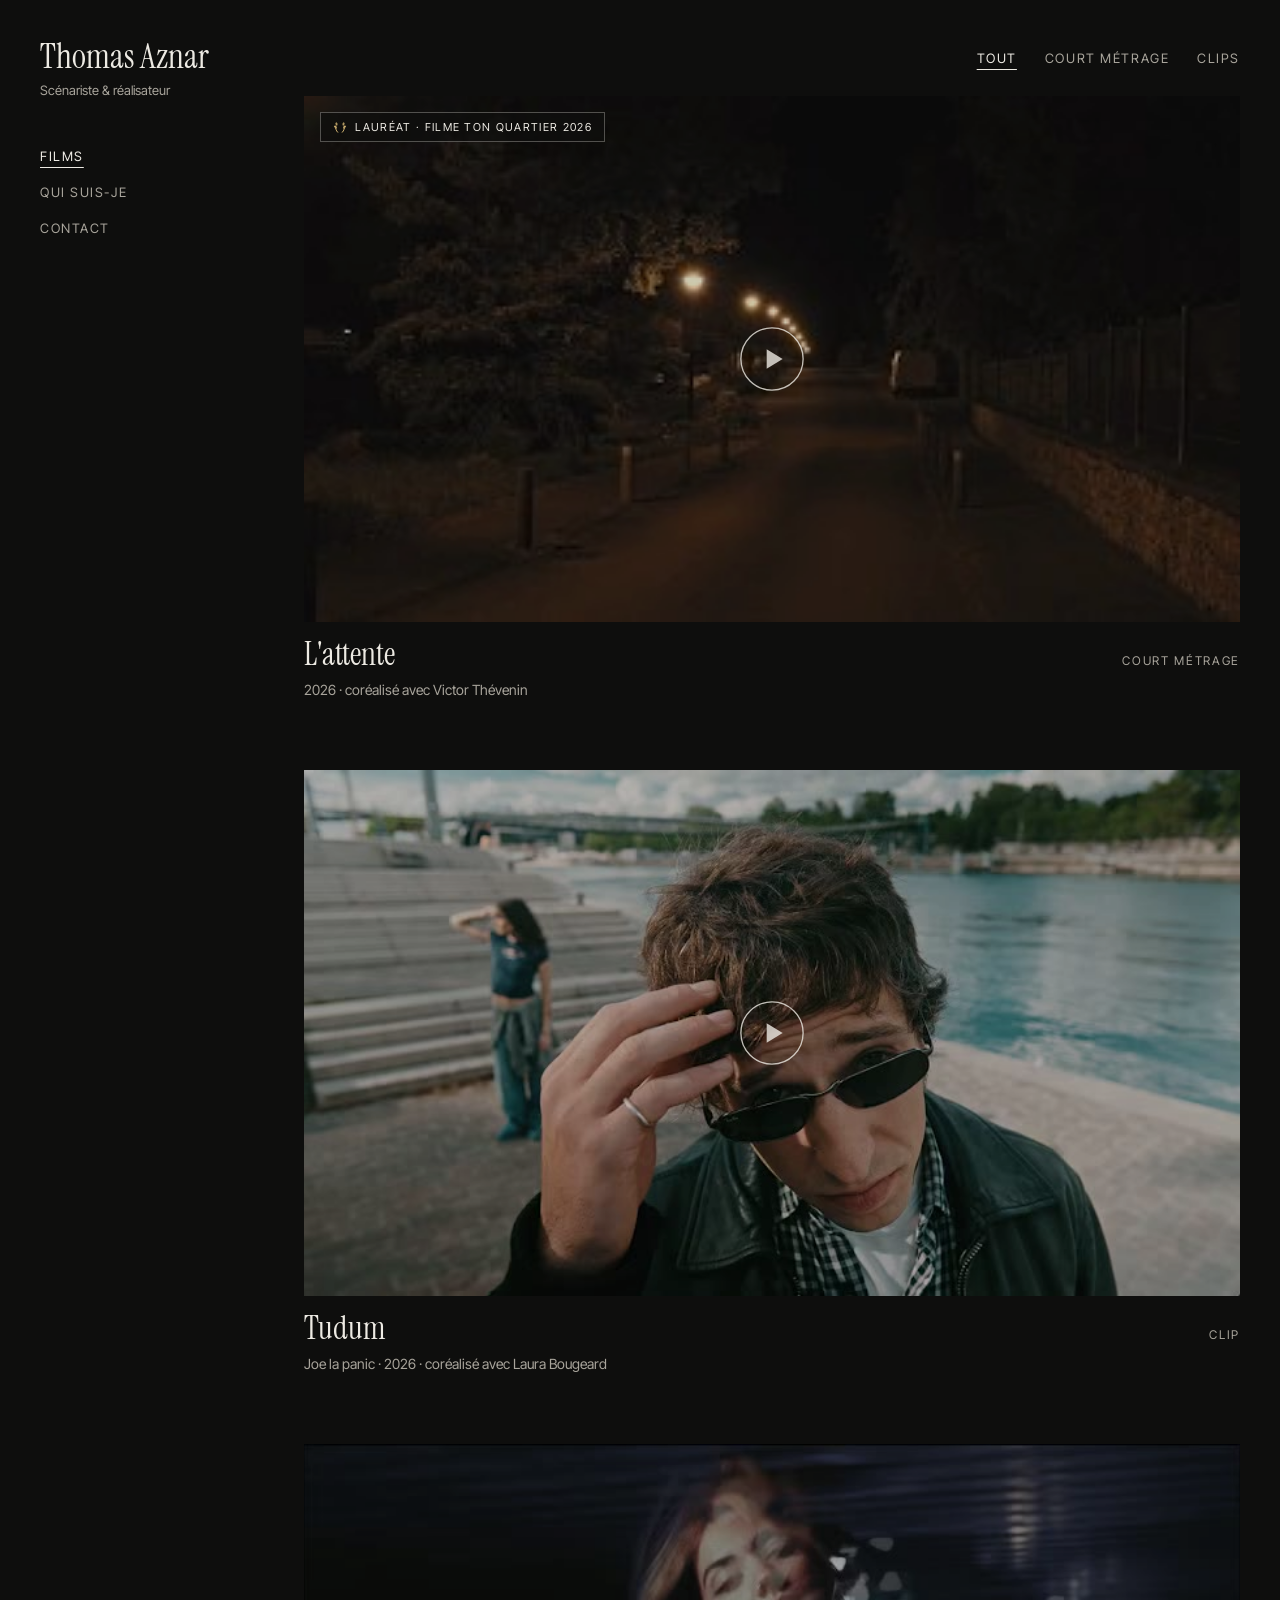
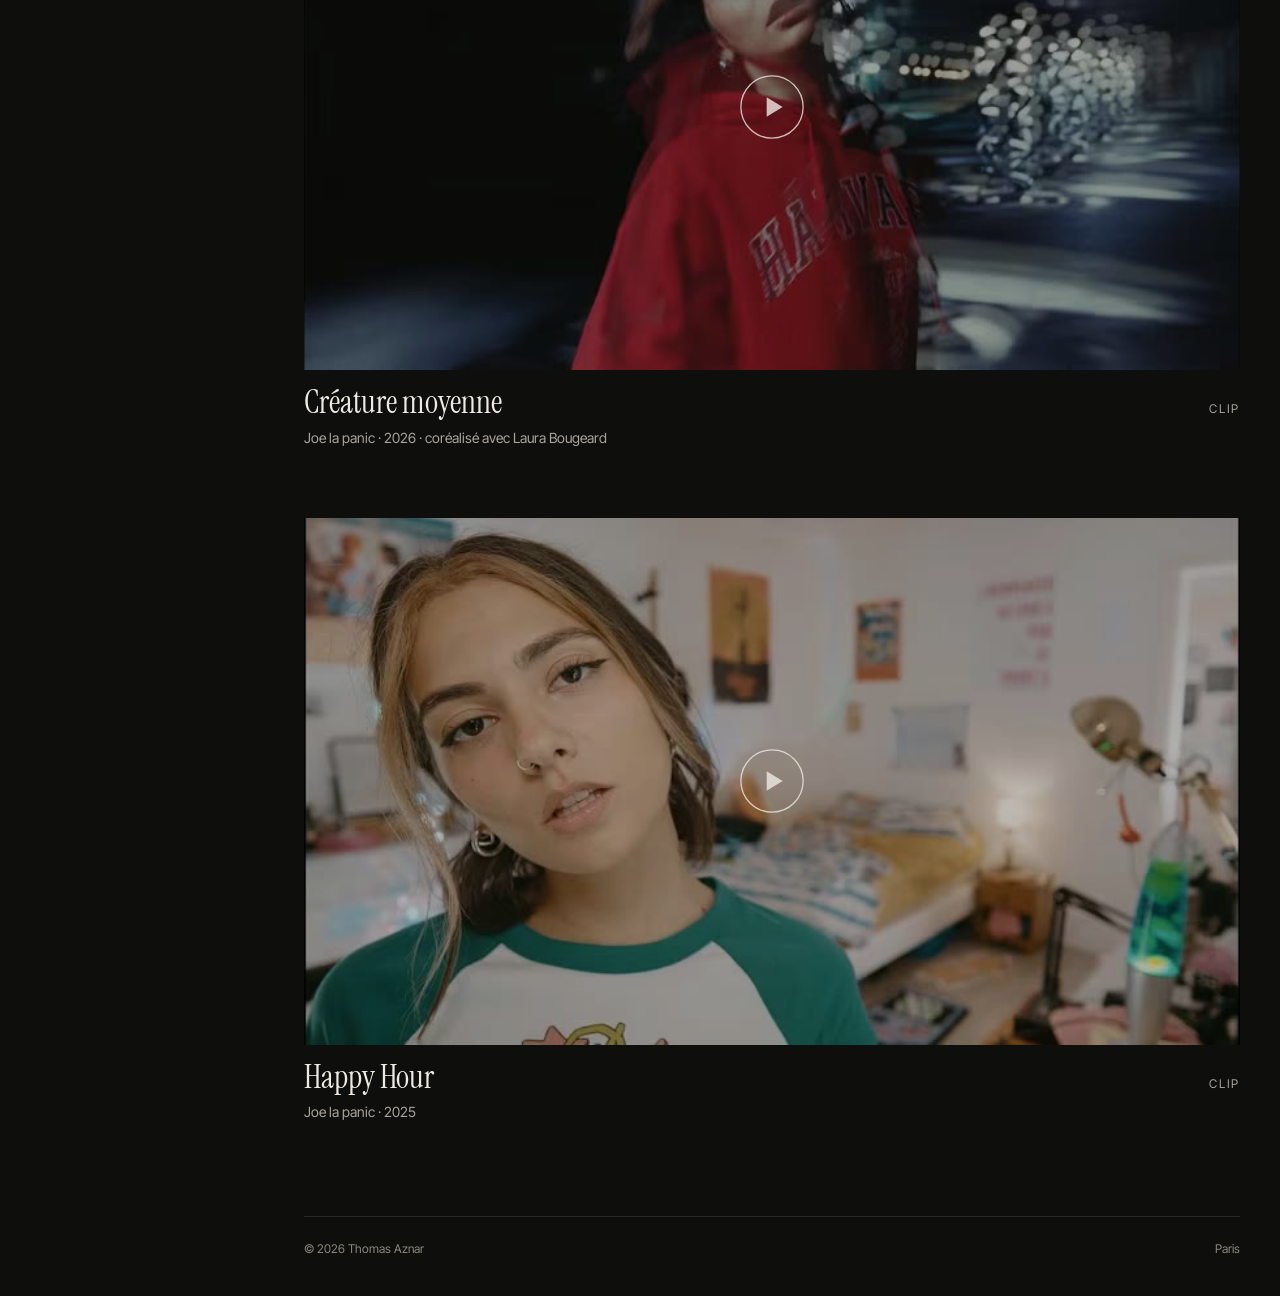
==== index.html @ 0e2feb44 "Add files via upload" ====
<!DOCTYPE html>
<html lang="fr">
<head>
<meta charset="utf-8">
<meta name="viewport" content="width=device-width, initial-scale=1">
<title>Thomas Aznar — Scénariste &amp; réalisateur</title>
<meta name="description" content="Thomas Aznar, scénariste et réalisateur : courts métrages et clips.">
<link rel="preconnect" href="https://fonts.googleapis.com">
<link rel="preconnect" href="https://fonts.gstatic.com" crossorigin>
<link rel="stylesheet" href="https://fonts.googleapis.com/css2?family=Instrument+Serif:ital@0;1&family=Inter+Tight:wght@400;500;600&display=swap">
<link rel="stylesheet" href="/style.css">
<script src="/config.js"></script>
</head>
<body>
<div class="wrap">
  <aside>
    <div style="display:flex;flex-direction:column;gap:8px">
      <a class="brand" href="#films" id="brandName">Thomas Aznar</a>
      <span class="tag" id="brandTag">Scénariste &amp; réalisateur</span>
    </div>
    <nav aria-label="Navigation principale">
      <a href="#films" data-route="films">Films</a>
      <a href="#qui-suis-je" data-route="qui-suis-je">Qui suis-je</a>
      <a href="#contact" data-route="contact">Contact</a>
    </nav>
  </aside>

  <main>
    <div id="loadNote" class="banner hidden"></div>

    <section id="view-films" class="hidden" aria-label="Films">
      <div class="filters" role="group" aria-label="Filtrer les films" id="filters"></div>
      <div class="films" id="filmList"></div>
      <footer class="site"><span class="copy">©</span><span class="city"></span></footer>
    </section>

    <section id="view-qui-suis-je" class="hidden">
      <div class="about">
        <div class="intro">
          <div class="portrait" id="portrait"><span>Portrait</span></div>
          <div class="bio">
            <h1 class="eyebrow">Qui suis-je</h1>
            <p class="accroche" id="accroche"></p>
            <div id="bioText" style="display:flex;flex-direction:column;gap:18px"></div>
          </div>
        </div>
        <section id="prizesBlock" aria-labelledby="prixT" style="display:flex;flex-direction:column;gap:28px">
          <h2 class="eyebrow" id="prixT">Prix &amp; sélections</h2>
          <div class="prizes" id="prizes"></div>
        </section>
        <section id="timelineBlock" aria-labelledby="parcT" style="display:flex;flex-direction:column;gap:28px">
          <h2 class="eyebrow" id="parcT">Parcours</h2>
          <ol class="timeline" id="timeline"></ol>
        </section>
        <footer class="site"><span class="copy">©</span><span class="city"></span></footer>
      </div>
    </section>

    <section id="view-contact" class="hidden">
      <div class="contact">
        <div style="flex:1 1 300px;display:flex;flex-direction:column;gap:24px">
          <h1 class="eyebrow">Contact</h1>
          <p class="serif" id="contactTitre" style="margin:0;font-size:clamp(32px,3.4vw,48px);line-height:1.15"></p>
          <div id="contactTexte" style="display:flex;flex-direction:column;gap:16px"></div>
          <p id="mailLine" class="hidden" style="margin:0;font-size:15px;color:var(--muted)">Ou directement par e-mail : <a id="mail" href="#"></a></p>
          <div class="socials" id="socials"></div>
        </div>
        <!-- Formulaire géré par Netlify Forms -->
        <form name="contact" method="POST" action="/" data-netlify="true" netlify-honeypot="bot-field" id="contactForm" style="flex:1.3 1 360px;display:flex;flex-direction:column;gap:18px;align-self:flex-start">
          <input type="hidden" name="form-name" value="contact">
          <p class="hp"><label>Ne pas remplir <input name="bot-field" tabindex="-1" autocomplete="off"></label></p>
          <div class="grid2">
            <label class="f">Nom<input class="inp" name="nom" autocomplete="name" required></label>
            <label class="f">E-mail<input class="inp" type="email" name="email" autocomplete="email" required></label>
          </div>
          <label class="f">Objet<input class="inp" name="objet" placeholder="Projet, collaboration, question…"></label>
          <label class="f">Message<textarea class="inp" name="message" rows="7" required></textarea></label>
          <div style="display:flex;flex-wrap:wrap;align-items:center;gap:16px">
            <button class="btn primary" type="submit" id="sendBtn">Envoyer</button>
            <span class="status" id="contactStatus" role="status" aria-live="polite"></span>
          </div>
        </form>
      </div>
      <footer class="site"><span class="copy">©</span><span class="city"></span></footer>
    </section>
  </main>
</div>

<div id="lightbox" class="lightbox hidden" role="dialog" aria-modal="true" aria-label="Lecture du film"></div>

<script>
(function(){
  "use strict";
  var CATS = { court:"Court métrage", clip:"Clip", doc:"Documentaire", pub:"Publicité", autre:"Autre" };
  var CATS_PL = { court:"Court métrage", clip:"Clips", doc:"Documentaires", pub:"Publicités", autre:"Autres" };
  var PLAY = '<svg aria-hidden="true" width="64" height="64" viewBox="0 0 72 72" fill="none"><circle cx="36" cy="36" r="35" stroke="#EDEAE3" stroke-width="1.5"/><path d="M30 25 L48 36 L30 47 Z" fill="#EDEAE3"/></svg>';
  var LAUREL = '<svg aria-hidden="true" width="14" height="14" viewBox="0 0 24 24" fill="none" stroke="#E2C27A" stroke-width="1.6" stroke-linecap="round" stroke-linejoin="round"><path d="M8 21c-3-3-4-7-3-11"/><path d="M16 21c3-3 4-7 3-11"/><path d="M5 14c-1.5-.5-2.5-1.8-2.5-3.5 1.6 0 2.8.9 3.3 2.2"/><path d="M19 14c1.5-.5 2.5-1.8 2.5-3.5-1.6 0-2.8.9-3.3 2.2"/><path d="M6 8.5C5 7.4 4.8 6 5.5 4.6c1.2.8 1.6 2.2 1.2 3.5"/><path d="M18 8.5c1-1.1 1.2-2.5.5-3.9-1.2.8-1.6 2.2-1.2 3.5"/></svg>';
  var CFG = window.SITE_CONFIG || {};
  var D = { profil:{}, contact:{}, films:[], prix:[], parcours:[] };
  var filter = "all";

  function $(id){ return document.getElementById(id); }
  function esc(v){ return String(v == null ? "" : v).replace(/[&<>"']/g, function(c){ return {"&":"&amp;","<":"&lt;",">":"&gt;",'"':"&quot;","'":"&#39;"}[c]; }); }
  function rawBase(){ return (CFG.owner && CFG.repo) ? "https://raw.githubusercontent.com/"+CFG.owner+"/"+CFG.repo+"/"+(CFG.branch||"main")+"/" : ""; }
  // Images : les chemins du dépôt sont lus depuis GitHub, pour que les nouvelles images s'affichent sans remise en ligne Netlify.
  function asset(p){
    p = String(p||"").trim(); if (!p) return "";
    if (/^https:\/\//i.test(p)) return p;
    if (/^(images\/)[\w\-./]+$/.test(p)) return (rawBase() || "/") + p;
    return "";
  }
  function link(u){ u=String(u||"").trim(); return /^https?:\/\//i.test(u) ? u : ""; }
  function paras(t){ return String(t||"").split(/\n\s*\n/).filter(function(s){ return s.trim(); }); }

  /* Vidéo : YouTube ou Vimeo intégrés */
  function embed(u){
    u = String(u||"");
    var m = u.match(/(?:youtube\.com\/(?:watch\?v=|embed\/|shorts\/)|youtu\.be\/)([\w-]{6,})/);
    if (m) return "https://www.youtube-nocookie.com/embed/"+m[1]+"?autoplay=1&rel=0";
    m = u.match(/vimeo\.com\/(?:video\/)?(\d+)/);
    if (m) return "https://player.vimeo.com/video/"+m[1]+"?autoplay=1";
    return "";
  }

  /* Navigation */
  var ROUTES = ["films","qui-suis-je","contact"];
  function route(){
    var h=(location.hash||"").replace("#",""); if (ROUTES.indexOf(h)<0) h="films";
    ROUTES.forEach(function(r){ $("view-"+r).classList.toggle("hidden", r!==h); });
    document.querySelectorAll("nav a[data-route]").forEach(function(a){ if(a.dataset.route===h) a.setAttribute("aria-current","page"); else a.removeAttribute("aria-current"); });
    window.scrollTo(0,0);
  }
  window.addEventListener("hashchange", route);

  /* Films */
  function films(){ return D.films.filter(function(f){ return f.publie !== false; }); }
  function renderFilters(){
    var cats=[]; films().forEach(function(f){ if(f.categorie && cats.indexOf(f.categorie)<0) cats.push(f.categorie); });
    var order=["court","clip","doc","pub","autre"]; cats.sort(function(a,b){ return order.indexOf(a)-order.indexOf(b); });
    if (filter!=="all" && cats.indexOf(filter)<0) filter="all";
    var h='<button type="button" data-f="all" aria-pressed="'+(filter==="all")+'">Tout</button>';
    cats.forEach(function(c){ h+='<button type="button" data-f="'+esc(c)+'" aria-pressed="'+(filter===c)+'">'+esc(CATS_PL[c]||c)+'</button>'; });
    $("filters").innerHTML = cats.length>1 ? h : "";
  }
  $("filters").addEventListener("click", function(e){ var b=e.target.closest("button[data-f]"); if(!b) return; filter=b.dataset.f; renderFilms(); });
  function metaLine(f){ var p=[]; if(f.artiste && f.categorie!=="court") p.push(f.artiste); if(f.annee) p.push(f.annee); if(f.sousTitre) p.push(f.sousTitre); return p.join(" · "); }
  function renderFilms(){
    renderFilters();
    var list=films().filter(function(f){ return filter==="all" || f.categorie===filter; });
    $("filmList").innerHTML = list.map(function(f){
      var img=asset(f.image);
      return '<article class="film"><button type="button" class="frame" data-open="'+esc(f.id)+'" aria-label="Lire '+esc(f.titre)+'">'+
        (img?'<img src="'+esc(img)+'" alt="" loading="lazy">':'')+'<div class="shade"></div><div class="play">'+PLAY+'</div>'+
        (f.mention?'<span class="badge">'+LAUREL+esc(f.mention)+'</span>':'')+'</button>'+
        '<div class="film-head"><h3 class="serif">'+esc(f.titre)+'</h3><span class="label">'+esc(CATS[f.categorie]||"")+'</span></div>'+
        '<p class="meta">'+esc(metaLine(f))+'</p></article>';
    }).join("");
  }
  $("filmList").addEventListener("click", function(e){ var b=e.target.closest("[data-open]"); if(b) openFilm(b.dataset.open,b); });

  var lastFocus=null;
  function openFilm(id, from){
    var f=D.films.filter(function(x){ return x.id===id; })[0]; if(!f) return; lastFocus=from;
    var src=embed(f.video), img=asset(f.image), url=link(f.video);
    var top=[CATS[f.categorie]||"", f.categorie!=="court"?f.artiste:"", f.annee, f.duree].filter(Boolean).join(" · ");
    var credits=(f.credits||[]).filter(function(c){ return c && (c.role||c.nom); });
    $("lightbox").innerHTML=
      '<button type="button" class="lb-close" id="lbClose" aria-label="Fermer"><svg aria-hidden="true" width="20" height="20" viewBox="0 0 20 20" fill="none"><path d="M3 3 L17 17 M17 3 L3 17" stroke="#EDEAE3" stroke-width="1.6" stroke-linecap="round"/></svg></button>'+
      '<div class="lb-inner"><div class="player">'+
        (src ? '<iframe src="'+esc(src)+'" title="'+esc(f.titre)+'" allow="autoplay; fullscreen; picture-in-picture; encrypted-media" allowfullscreen></iframe>'
             : (img?'<img src="'+esc(img)+'" alt="">':'')+(url?'<div class="over"><a href="'+esc(url)+'" target="_blank" rel="noopener">Voir la vidéo</a></div>':''))+
      '</div><div class="lb-info"><div class="left"><h2 class="serif">'+esc(f.titre)+'</h2><span class="label" style="font-size:13px">'+esc(top)+'</span>'+
        (f.synopsis?'<p style="margin:8px 0 0;font-size:15px;line-height:1.7;color:#C9C5BC;max-width:46ch;white-space:pre-line">'+esc(f.synopsis)+'</p>':'')+
        (f.mention?'<span class="award">'+esc(f.mention)+'</span>':'')+'</div>'+
        (credits.length?'<dl class="credits">'+credits.map(function(c){ return '<div><dt>'+esc(c.role)+'</dt><dd>'+esc(c.nom)+'</dd></div>'; }).join("")+'</dl>':'')+
      '</div></div>';
    $("lightbox").classList.remove("hidden"); document.body.style.overflow="hidden"; $("lbClose").focus();
  }
  function closeFilm(){ $("lightbox").classList.add("hidden"); $("lightbox").innerHTML=""; document.body.style.overflow=""; if(lastFocus) lastFocus.focus(); }
  $("lightbox").addEventListener("click", function(e){ if(e.target.closest("#lbClose") || e.target===$("lightbox")) closeFilm(); });
  document.addEventListener("keydown", function(e){ if(e.key==="Escape" && !$("lightbox").classList.contains("hidden")) closeFilm(); });

  /* Qui suis-je */
  function renderAbout(){
    var p=D.profil;
    $("brandName").textContent=p.nom||""; $("brandTag").textContent=p.metier||"";
    document.title=(p.nom||"")+(p.metier?" — "+p.metier:"");
    document.querySelectorAll(".copy").forEach(function(el){ el.textContent="© "+new Date().getFullYear()+" "+(p.nom||""); });
    document.querySelectorAll(".city").forEach(function(el){ el.textContent=p.ville||""; });
    $("accroche").textContent=p.accroche||"";
    $("bioText").innerHTML=paras(p.bio).map(function(t){ return '<p class="txt">'+esc(t.trim())+'</p>'; }).join("");
    var por=asset(p.portrait);
    $("portrait").innerHTML = por ? '<img src="'+esc(por)+'" alt="Portrait de '+esc(p.nom)+'">' : '<span>Portrait</span>';
    $("prizesBlock").classList.toggle("hidden", !D.prix.length);
    $("prizes").innerHTML=D.prix.map(function(x){
      var lg=asset(x.logo);
      return '<div class="prize">'+(lg?'<div class="logo"><img src="'+esc(lg)+'" alt="'+esc(x.titre)+'"></div>':LAUREL.replace('width="14" height="14"','width="40" height="40"'))+
        '<span class="label" style="color:var(--gold);font-size:11px">'+esc([x.distinction,x.annee].filter(Boolean).join(" "))+'</span>'+
        '<span class="serif" style="font-size:28px;line-height:1.1">'+esc(x.titre)+'</span>'+
        '<span style="font-size:13px;color:var(--muted)">'+esc([x.detail,x.film].filter(Boolean).join(" · "))+'</span></div>';
    }).join("");
    $("timelineBlock").classList.toggle("hidden", !D.parcours.length);
    $("timeline").innerHTML=D.parcours.map(function(x){
      var lg=asset(x.logo);
      return '<li><span class="period">'+esc(x.periode)+'</span>'+(lg?'<span class="tl-logo"><img src="'+esc(lg)+'" alt=""></span>':'')+
        '<span class="what"><span class="serif" style="font-size:24px">'+esc(x.titre)+'</span><span style="font-size:14px;color:var(--muted)">'+esc(x.detail)+'</span></span></li>';
    }).join("");
  }

  /* Contact */
  function renderContact(){
    var p=D.profil, c=D.contact;
    $("contactTitre").textContent=c.titre||"";
    $("contactTexte").innerHTML=paras(c.texte).map(function(t){ return '<p style="margin:0;font-size:16px;line-height:1.75;color:#C9C5BC;max-width:56ch;white-space:pre-line">'+esc(t.trim())+'</p>'; }).join("");
    var show=!!(c.afficherEmail && p.email);
    $("mailLine").classList.toggle("hidden", !show);
    $("mail").textContent=p.email||""; $("mail").href=p.email?"mailto:"+p.email:"#";
    var soc=[["Instagram",p.instagram],["YouTube",p.youtube],["Vimeo",p.vimeo]].filter(function(s){ return link(s[1]); });
    $("socials").innerHTML=soc.map(function(s){ return '<a href="'+esc(link(s[1]))+'" target="_blank" rel="noopener">'+s[0]+'</a>'; }).join("");
  }
  $("contactForm").addEventListener("submit", function(e){
    e.preventDefault();
    var form=e.target, st=$("contactStatus");
    if (!form.checkValidity()){ form.reportValidity(); return; }
    $("sendBtn").disabled=true; st.className="status"; st.textContent="Envoi…";
    fetch("/", { method:"POST", headers:{"Content-Type":"application/x-www-form-urlencoded"}, body:new URLSearchParams(new FormData(form)).toString() })
      .then(function(r){ if(!r.ok) throw new Error(r.status); form.reset(); st.textContent="Merci, votre message a bien été envoyé."; })
      .catch(function(){ st.className="status err"; st.textContent="L'envoi n'a pas fonctionné. Réessayez dans un instant."; })
      .then(function(){ $("sendBtn").disabled=false; });
  });

  /* Chargement des contenus : d'abord depuis GitHub (toujours à jour), sinon la copie du site */
  function load(){
    var base=rawBase();
    var first = base ? fetch(base+"contenu.json?t="+Date.now(), {cache:"no-store"}).then(function(r){ if(!r.ok) throw 0; return r.json(); }) : Promise.reject();
    return first.catch(function(){ return fetch("/contenu.json", {cache:"no-cache"}).then(function(r){ if(!r.ok) throw 0; return r.json(); }); });
  }
  route();
  load().then(function(data){
    D.profil=data.profil||{}; D.contact=data.contact||{}; D.films=data.films||[]; D.prix=data.prix||[]; D.parcours=data.parcours||[];
    renderFilms(); renderAbout(); renderContact();
  }).catch(function(){
    $("loadNote").textContent="Les contenus n'ont pas pu être chargés. Rechargez la page dans un instant.";
    $("loadNote").classList.remove("hidden");
  });
})();
</script>
</body>
</html>
---- style.css ----
:root{
  --bg:#0E0E0D; --panel:#151513; --line:#2A2926; --line2:#4A4842;
  --ink:#EDEAE3; --muted:#A8A49B; --faint:#8C887F; --gold:#E2C27A; --danger:#E0846B;
  --serif:'Instrument Serif', Georgia, serif; --sans:'Inter Tight', system-ui, sans-serif;
}
*{box-sizing:border-box}
html,body{margin:0;background:var(--bg);color:var(--ink);font-family:var(--sans);-webkit-font-smoothing:antialiased}
a{color:var(--ink)} a:hover{color:#fff}
button{font-family:inherit}
.wrap{max-width:1440px;margin:0 auto;padding:40px;display:flex;flex-wrap:wrap;align-items:flex-start;gap:48px 64px}
aside{flex:1 1 200px;max-width:240px;display:flex;flex-direction:column;gap:40px}
.brand{text-decoration:none;font-family:var(--serif);font-size:34px;line-height:1}
.tag{font-size:13px;color:var(--muted)}
nav{display:flex;flex-direction:column;font-size:13px;letter-spacing:.12em;text-transform:uppercase}
nav a{text-decoration:none;padding:10px 0;color:var(--muted)}
nav a:hover{color:#fff}
nav a[aria-current="page"]{color:var(--ink);text-decoration:underline;text-underline-offset:6px}
nav .sep{height:1px;background:var(--line);margin:14px 0}
main{flex:999 1 560px;min-width:0}
.eyebrow{margin:0;font-size:13px;font-weight:500;letter-spacing:.14em;text-transform:uppercase;color:var(--muted)}
.serif{font-family:var(--serif);font-weight:400}
.hidden{display:none !important}
.note{font-size:14px;color:var(--muted);line-height:1.6}

/* Films */
.filters{display:flex;flex-wrap:wrap;justify-content:flex-end;gap:4px 28px;margin-bottom:20px}
.filters button{background:none;border:0;padding:10px 0;font-size:13px;letter-spacing:.12em;text-transform:uppercase;color:var(--muted);cursor:pointer}
.filters button:hover{color:#fff}
.filters button[aria-pressed="true"]{color:var(--ink);text-decoration:underline;text-underline-offset:6px}
.films{display:grid;grid-template-columns:minmax(0,1fr);gap:72px;padding-bottom:96px}
.film{display:flex;flex-direction:column;gap:14px}
.frame{position:relative;display:block;width:100%;aspect-ratio:16/9;padding:0;border:0;overflow:hidden;cursor:pointer;background:#1A1916}
.frame img{position:absolute;inset:0;width:100%;height:100%;object-fit:cover;transition:transform .6s ease}
.frame:hover img{transform:scale(1.03)}
.frame .shade{position:absolute;inset:0;background:#000;opacity:.2;transition:opacity .3s}
.frame:hover .shade{opacity:.05}
.frame .play{position:absolute;inset:0;display:flex;align-items:center;justify-content:center;opacity:.8;transition:opacity .3s}
.frame:hover .play{opacity:1}
.badge{position:absolute;top:16px;left:16px;display:flex;align-items:center;gap:8px;padding:7px 12px;background:rgba(14,14,13,.72);border:1px solid rgba(237,234,227,.3);font-size:11px;letter-spacing:.12em;text-transform:uppercase;color:var(--ink)}
.film-head{display:flex;flex-wrap:wrap;justify-content:space-between;align-items:baseline;gap:6px 24px}
.film-head h3{margin:0;font-size:32px;line-height:1.15}
.label{font-size:12px;letter-spacing:.14em;text-transform:uppercase;color:var(--muted)}
.meta{margin:-6px 0 0;font-size:14px;color:var(--muted)}
footer.site{display:flex;flex-wrap:wrap;justify-content:space-between;gap:16px;padding-top:24px;border-top:1px solid var(--line);font-size:12px;color:var(--faint)}

/* Lightbox */
.lightbox{position:fixed;inset:0;z-index:50;overflow-y:auto;background:rgba(10,10,9,.6);backdrop-filter:blur(18px);-webkit-backdrop-filter:blur(18px)}
.lb-close{position:fixed;top:20px;right:20px;z-index:2;width:52px;height:52px;display:flex;align-items:center;justify-content:center;border:1px solid rgba(237,234,227,.35);border-radius:999px;background:rgba(14,14,13,.4);cursor:pointer}
.lb-close:hover{background:rgba(237,234,227,.16)}
.lb-inner{width:min(1100px,100%);margin:0 auto;padding:88px 32px 64px;display:flex;flex-direction:column;gap:28px}
.player{position:relative;width:100%;aspect-ratio:16/9;overflow:hidden;background:#000;box-shadow:0 30px 80px rgba(0,0,0,.55)}
.player img{position:absolute;inset:0;width:100%;height:100%;object-fit:cover}
.player .over{position:absolute;inset:0;background:rgba(0,0,0,.4);display:flex;flex-direction:column;align-items:center;justify-content:center;gap:14px;padding:24px;text-align:center}
.lb-info{display:flex;flex-wrap:wrap;gap:32px 64px;padding-top:8px}
.lb-info .left{flex:1 1 280px;display:flex;flex-direction:column;gap:12px}
.lb-info h2{margin:0;font-size:40px;line-height:1}
.award{align-self:flex-start;margin-top:8px;padding:8px 12px;border:1px solid rgba(226,194,122,.5);font-size:12px;letter-spacing:.1em;text-transform:uppercase;color:var(--gold)}
.credits{flex:1 1 320px;margin:0;display:grid;grid-template-columns:repeat(2,minmax(0,1fr));gap:18px 32px;font-size:14px}
.credits dt{font-size:11px;letter-spacing:.14em;text-transform:uppercase;color:var(--faint);margin-bottom:4px}
.credits dd{margin:0}

/* Qui suis-je */
.about{display:flex;flex-direction:column;gap:104px;padding-bottom:40px}
.intro{display:flex;flex-wrap:wrap;gap:48px}
.portrait{flex:1 1 280px;max-width:380px;aspect-ratio:4/5;background:#1A1916;border:1px solid var(--line);position:relative;overflow:hidden}
.portrait img{position:absolute;inset:0;width:100%;height:100%;object-fit:cover}
.portrait span{position:absolute;left:20px;bottom:20px;font-size:12px;letter-spacing:.14em;text-transform:uppercase;color:var(--faint)}
.bio{flex:1.6 1 360px;display:flex;flex-direction:column;gap:28px}
.bio .accroche{margin:0;font-family:var(--serif);font-size:clamp(28px,2.8vw,40px);line-height:1.25}
.bio p.txt{margin:0;font-size:16px;line-height:1.75;color:#C9C5BC;max-width:62ch;white-space:pre-line}
.prizes{display:flex;flex-wrap:wrap;gap:20px}
.prize{flex:0 1 340px;display:flex;flex-direction:column;align-items:center;gap:10px;padding:32px 28px;border:1px solid var(--line);text-align:center}
.timeline{list-style:none;margin:0;padding:0;border-top:1px solid var(--line)}
.timeline li{display:flex;flex-wrap:wrap;gap:8px 40px;padding:22px 0;border-bottom:1px solid var(--line)}
.timeline .period{flex:0 0 140px;font-size:15px;color:var(--muted)}
.timeline .what{flex:1 1 280px;display:flex;flex-direction:column;gap:4px}
.contact{display:flex;flex-wrap:wrap;gap:48px 64px;padding-bottom:80px}
.prize .logo{height:72px;width:100%;display:flex;align-items:center;justify-content:center}
.prize .logo img{max-height:72px;max-width:180px;object-fit:contain}
.timeline .tl-logo{flex:0 0 56px;height:56px;display:flex;align-items:center;justify-content:center;background:#151513;border:1px solid var(--line);overflow:hidden}
.timeline .tl-logo img{max-width:48px;max-height:48px;object-fit:contain}
.imgpick .prev.logo{width:150px;aspect-ratio:1/1;display:flex;align-items:center;justify-content:center}
.imgpick .prev.logo img{width:auto;height:auto;max-width:90%;max-height:90%;object-fit:contain}
.socials{display:flex;flex-wrap:wrap;gap:8px 28px;font-size:13px;letter-spacing:.14em;text-transform:uppercase}
.socials a{text-decoration:none;padding:12px 0}

/* Forms (shared) */
label.f{display:flex;flex-direction:column;gap:8px;font-size:12px;letter-spacing:.12em;text-transform:uppercase;color:var(--muted)}
.inp{min-height:46px;padding:10px 12px;background:#121211;border:1px solid var(--line2);color:var(--ink);font-family:inherit;font-size:15px;letter-spacing:0;text-transform:none;border-radius:2px}
.inp:focus{outline:2px solid var(--ink);outline-offset:1px}
textarea.inp{resize:vertical;line-height:1.6}
.btn{min-height:44px;padding:0 22px;border:1px solid var(--line2);background:transparent;color:var(--ink);font-size:12px;font-weight:500;letter-spacing:.12em;text-transform:uppercase;cursor:pointer;border-radius:2px}
.btn:hover{border-color:var(--ink)}
.btn.primary{background:var(--ink);color:var(--bg);border-color:var(--ink);font-weight:600}
.btn.primary:hover{background:#fff}
.btn.danger{color:var(--danger);border-color:rgba(224,132,107,.5)}
.btn.small{min-height:36px;padding:0 12px;font-size:11px}
.btn:disabled{opacity:.45;cursor:default}
.grid2{display:grid;grid-template-columns:repeat(auto-fit,minmax(min(100%,240px),1fr));gap:18px}

/* Admin */
.admin{display:flex;flex-direction:column;gap:28px;padding-bottom:80px}
.admin-top{display:flex;flex-wrap:wrap;justify-content:space-between;align-items:flex-end;gap:16px}
.tabs{display:flex;flex-wrap:wrap;gap:4px;border-bottom:1px solid var(--line)}
.tabs button{background:none;border:0;border-bottom:2px solid transparent;padding:14px 16px;margin-bottom:-1px;font-size:12px;letter-spacing:.12em;text-transform:uppercase;color:var(--muted);cursor:pointer}
.tabs button[aria-selected="true"]{color:var(--ink);border-bottom-color:var(--ink)}
.rows{display:flex;flex-direction:column;border-top:1px solid var(--line)}
.row{display:flex;flex-wrap:wrap;align-items:center;gap:12px 20px;padding:14px 0;border-bottom:1px solid var(--line)}
.row .thumb{width:112px;aspect-ratio:16/9;background:#1A1916;flex:0 0 auto;overflow:hidden}
.row .thumb img{width:100%;height:100%;object-fit:cover;display:block}
.row .info{flex:1 1 220px;min-width:0;display:flex;flex-direction:column;gap:4px}
.row .info strong{font-family:var(--serif);font-weight:400;font-size:22px}
.row .actions{display:flex;flex-wrap:wrap;gap:8px}
.pill{display:inline-block;padding:3px 8px;border:1px solid var(--line2);font-size:10px;letter-spacing:.12em;text-transform:uppercase;color:var(--muted);margin-left:8px;vertical-align:middle}
.pill.off{color:var(--danger);border-color:rgba(224,132,107,.5)}
.editor{border:1px solid var(--line);background:var(--panel);padding:28px;display:flex;flex-direction:column;gap:20px}
.editor h3{margin:0;font-family:var(--serif);font-weight:400;font-size:30px}
.credit-row{display:flex;flex-wrap:wrap;gap:8px;align-items:center}
.credit-row .inp{flex:1 1 180px}
.imgpick{display:flex;flex-wrap:wrap;gap:16px;align-items:center}
.imgpick .prev{width:220px;aspect-ratio:16/9;background:#1A1916;border:1px solid var(--line);overflow:hidden}
.imgpick .prev img{width:100%;height:100%;object-fit:cover;display:block}
.imgpick .prev.tall{width:150px;aspect-ratio:4/5}
.check{display:flex;align-items:center;gap:10px;font-size:14px;color:var(--ink);min-height:44px}
.check input{width:20px;height:20px}
.status{font-size:13px;color:var(--muted);min-height:20px}
.status.err{color:var(--danger)}
.toast{position:fixed;left:50%;bottom:28px;transform:translateX(-50%);z-index:80;background:var(--ink);color:var(--bg);padding:12px 20px;font-size:14px;font-weight:500;box-shadow:0 10px 30px rgba(0,0,0,.4)}
.banner{border:1px solid var(--line);padding:14px 18px;font-size:14px;color:var(--muted);line-height:1.6}
@media (max-width:640px){.wrap{padding:24px}.lb-inner{padding:84px 16px 48px}.editor{padding:18px}}

/* Lecteur vidéo intégré */
.player iframe{position:absolute;inset:0;width:100%;height:100%;border:0}
.hp{position:absolute;left:-9999px;width:1px;height:1px;overflow:hidden}
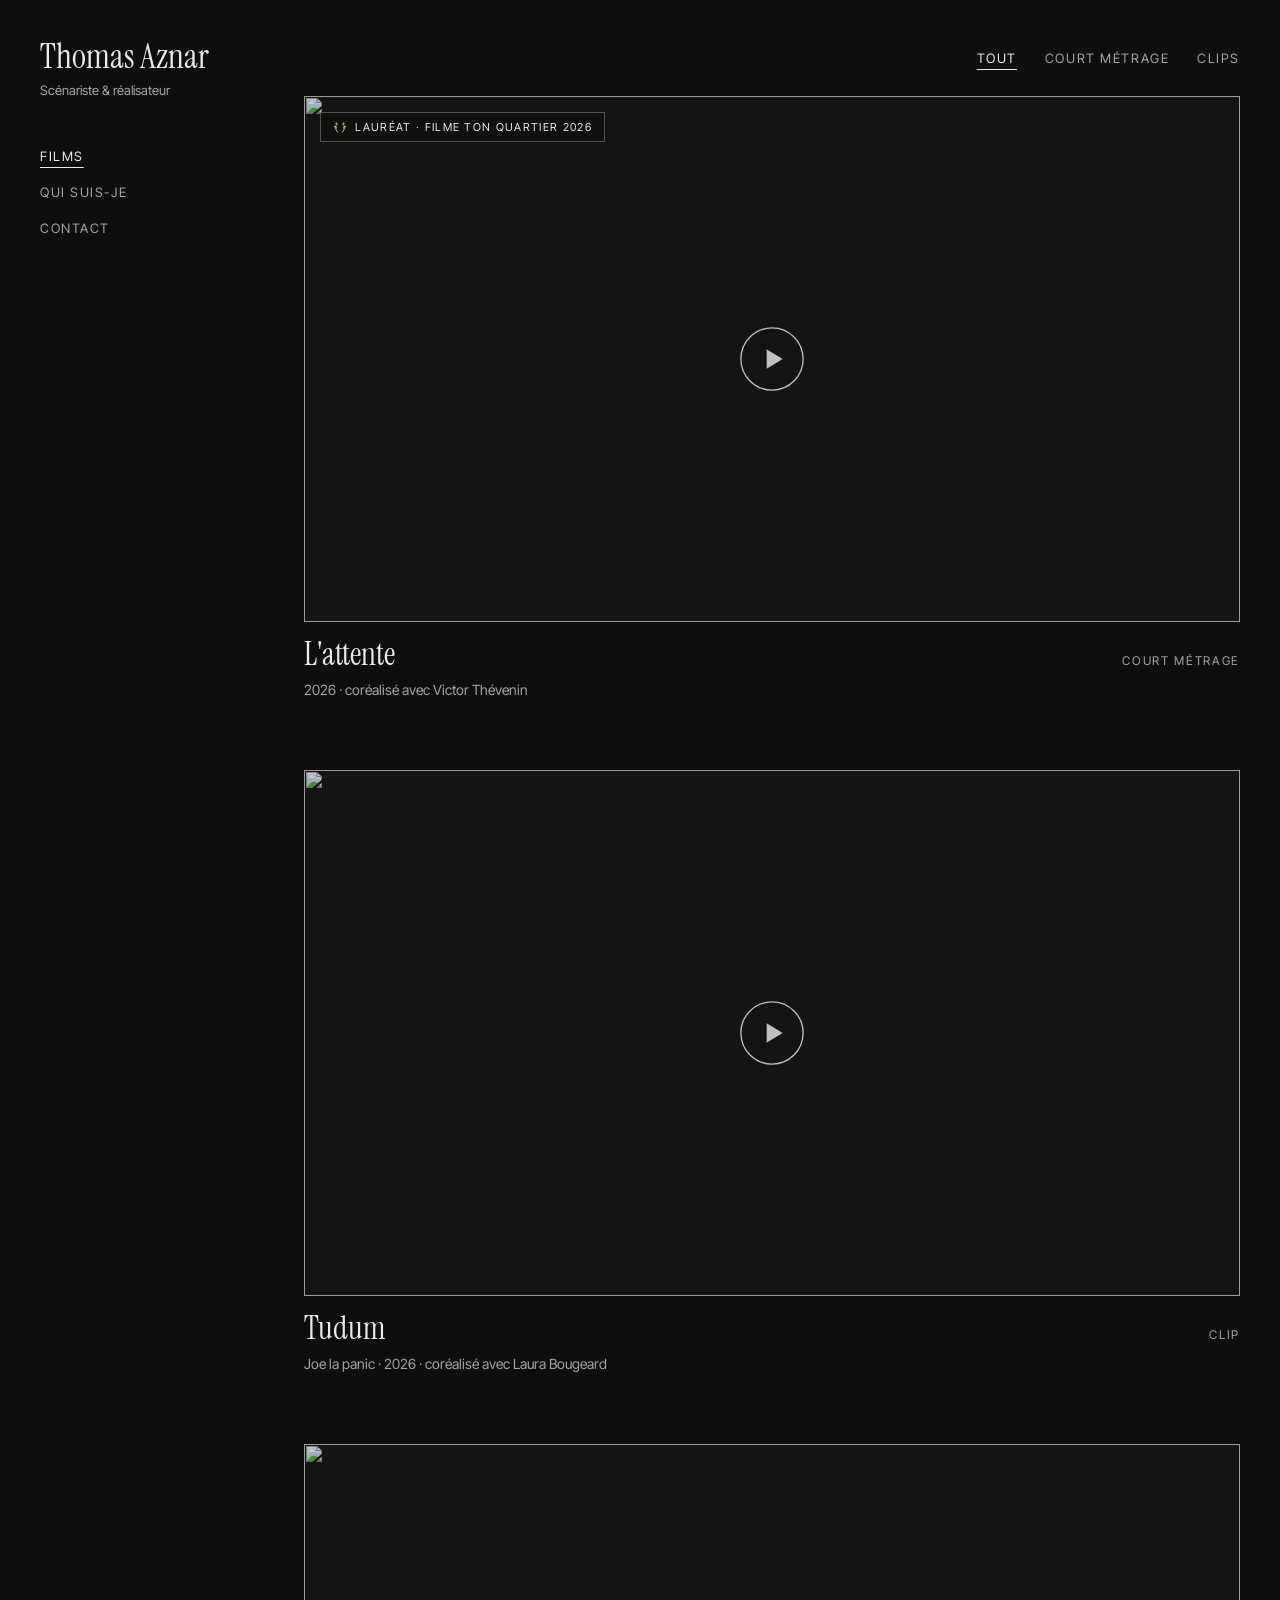
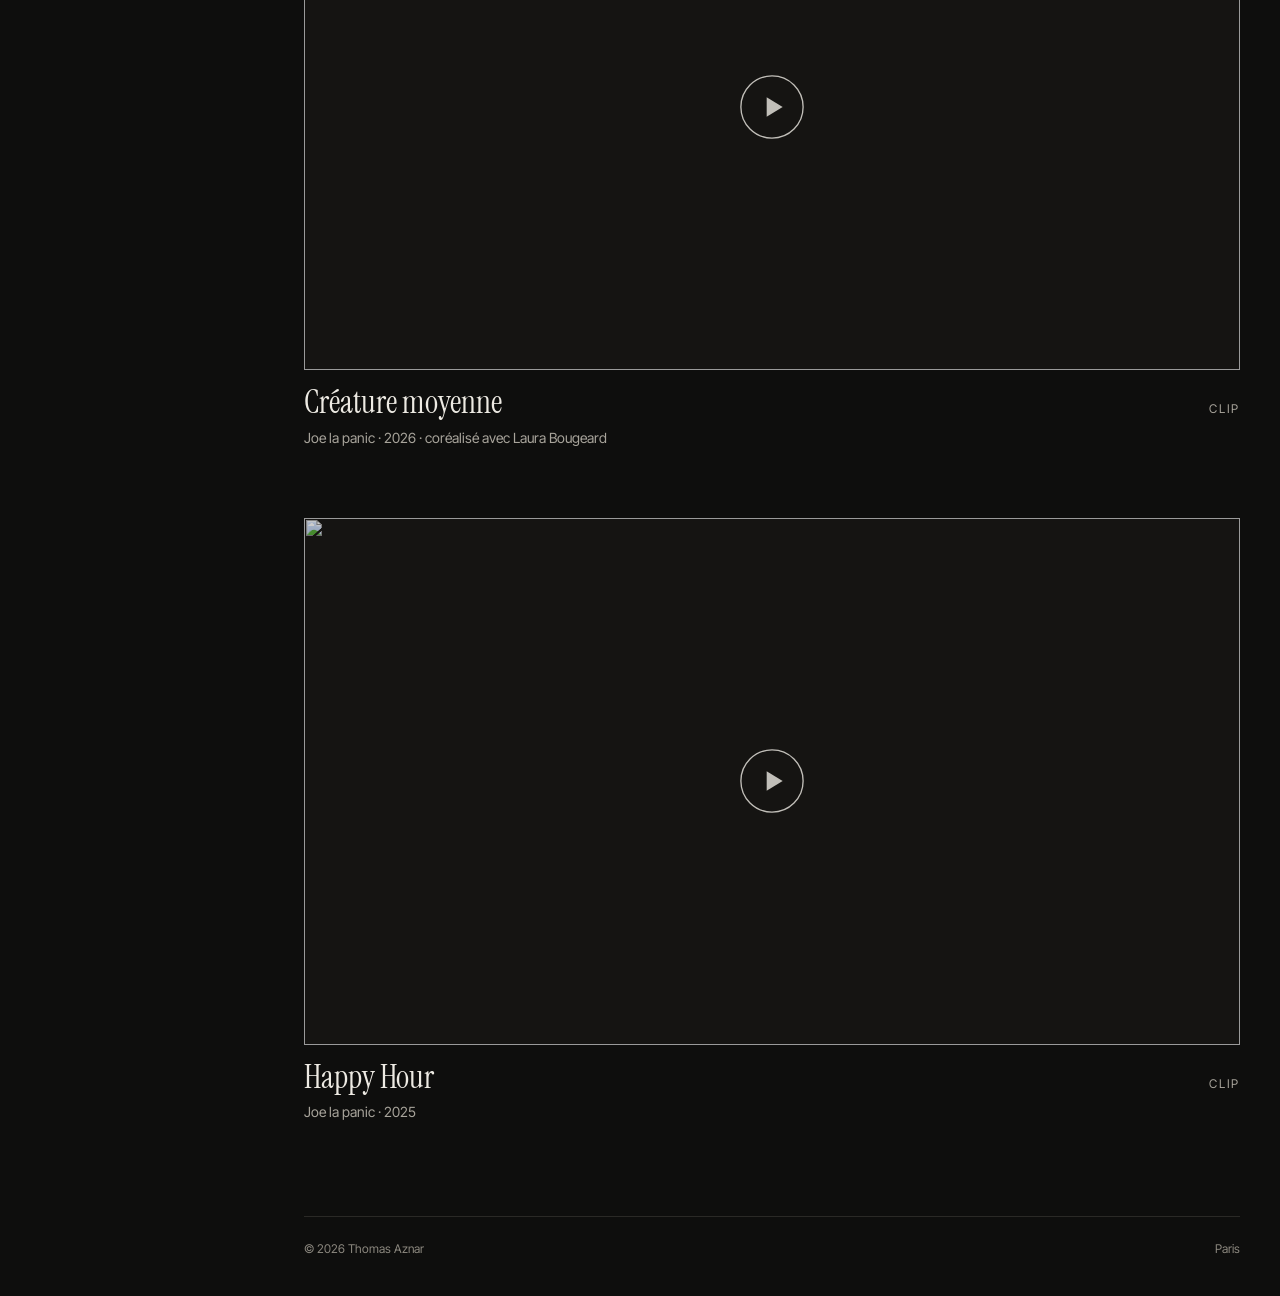
==== commit 52e5fc25: "Add files via upload" ====
--- a/index.html
+++ b/index.html
@@ -8,8 +8,8 @@
 <link rel="preconnect" href="https://fonts.googleapis.com">
 <link rel="preconnect" href="https://fonts.gstatic.com" crossorigin>
 <link rel="stylesheet" href="https://fonts.googleapis.com/css2?family=Instrument+Serif:ital@0;1&family=Inter+Tight:wght@400;500;600&display=swap">
-<link rel="stylesheet" href="/style.css">
-<script src="/config.js"></script>
+<link rel="stylesheet" href="style.css">
+<script src="config.js"></script>
 </head>
 <body>
 <div class="wrap">
@@ -65,10 +65,9 @@
           <p id="mailLine" class="hidden" style="margin:0;font-size:15px;color:var(--muted)">Ou directement par e-mail : <a id="mail" href="#"></a></p>
           <div class="socials" id="socials"></div>
         </div>
-        <!-- Formulaire géré par Netlify Forms -->
-        <form name="contact" method="POST" action="/" data-netlify="true" netlify-honeypot="bot-field" id="contactForm" style="flex:1.3 1 360px;display:flex;flex-direction:column;gap:18px;align-self:flex-start">
-          <input type="hidden" name="form-name" value="contact">
-          <p class="hp"><label>Ne pas remplir <input name="bot-field" tabindex="-1" autocomplete="off"></label></p>
+        <!-- Formulaire envoyé via Formspree (adresse dans config.js) -->
+        <form name="contact" method="POST" id="contactForm" style="flex:1.3 1 360px;display:flex;flex-direction:column;gap:18px;align-self:flex-start">
+          <p class="hp"><label>Ne pas remplir <input name="_gotcha" tabindex="-1" autocomplete="off"></label></p>
           <div class="grid2">
             <label class="f">Nom<input class="inp" name="nom" autocomplete="name" required></label>
             <label class="f">E-mail<input class="inp" type="email" name="email" autocomplete="email" required></label>
@@ -106,7 +105,7 @@
   function asset(p){
     p = String(p||"").trim(); if (!p) return "";
     if (/^https:\/\//i.test(p)) return p;
-    if (/^(images\/)[\w\-./]+$/.test(p)) return (rawBase() || "/") + p;
+    if (/^(images\/)[\w\-./]+$/.test(p)) return (rawBase() || "") + p;
     return "";
   }
   function link(u){ u=String(u||"").trim(); return /^https?:\/\//i.test(u) ? u : ""; }
@@ -222,8 +221,9 @@
     e.preventDefault();
     var form=e.target, st=$("contactStatus");
     if (!form.checkValidity()){ form.reportValidity(); return; }
+    if (!CFG.formulaire){ st.className="status err"; st.textContent="Le formulaire n'est pas encore relié (adresse Formspree manquante dans config.js)."; return; }
     $("sendBtn").disabled=true; st.className="status"; st.textContent="Envoi…";
-    fetch("/", { method:"POST", headers:{"Content-Type":"application/x-www-form-urlencoded"}, body:new URLSearchParams(new FormData(form)).toString() })
+    fetch(CFG.formulaire, { method:"POST", headers:{"Accept":"application/json"}, body:new FormData(form) })
       .then(function(r){ if(!r.ok) throw new Error(r.status); form.reset(); st.textContent="Merci, votre message a bien été envoyé."; })
       .catch(function(){ st.className="status err"; st.textContent="L'envoi n'a pas fonctionné. Réessayez dans un instant."; })
       .then(function(){ $("sendBtn").disabled=false; });
@@ -233,7 +233,7 @@
   function load(){
     var base=rawBase();
     var first = base ? fetch(base+"contenu.json?t="+Date.now(), {cache:"no-store"}).then(function(r){ if(!r.ok) throw 0; return r.json(); }) : Promise.reject();
-    return first.catch(function(){ return fetch("/contenu.json", {cache:"no-cache"}).then(function(r){ if(!r.ok) throw 0; return r.json(); }); });
+    return first.catch(function(){ return fetch("contenu.json", {cache:"no-cache"}).then(function(r){ if(!r.ok) throw 0; return r.json(); }); });
   }
   route();
   load().then(function(data){
